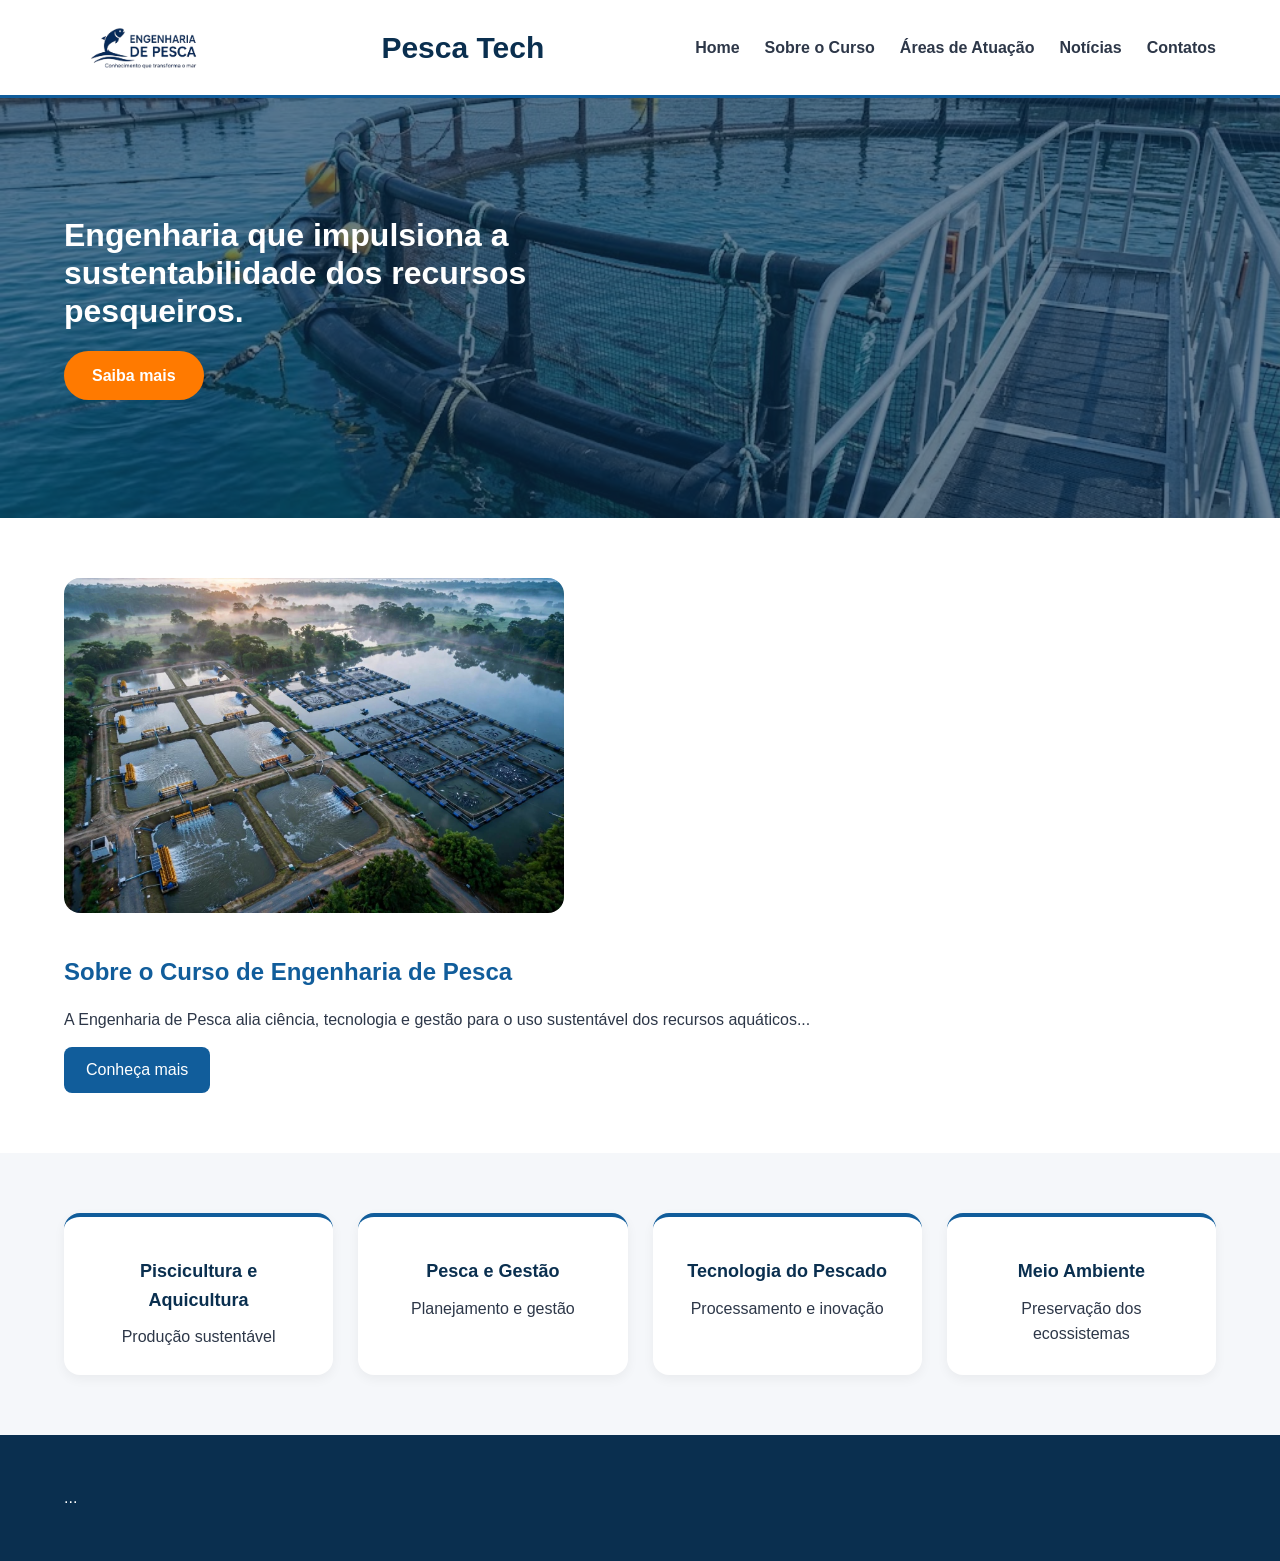
==== index.html @ 78d42004 "Primeiro Commit Site Pesca Tech" ====
<!DOCTYPE html>
<html lang="en">

<head>
  <meta charset="UTF-8">
  <meta name="viewport" content="width=device-width, initial-scale=1.0">
  <title>Pesca Tech</title>
  <link rel="icon" href="imagens/ICON-Fish.512.png">
  <link rel="stylesheet" href="estilos.css">
 
</head>

<body>
  <header>
    <img src="imagens/img.logo.png" alt="Pesca Tech - Engenharia de Pesca">
    <h1>Pesca Tech</h1>
    <nav>
      <a href="index.html">Home</a>
      <a href="Sobre.html">Sobre o Curso</a>
      <a href="Areas.html">Áreas de Atuação</a>
      <a href="Noticias.html">Notícias</a>
      <a href="Contato.html">Contatos</a>
    </nav>
  </header>

  <main>
    <section class="banner">
      <div>
        <h2>Engenharia que impulsiona a sustentabilidade dos recursos pesqueiros.</h2>
        <a href="Contato.html">Saiba mais</a>
      </div>
    </section>

    <section class="sobre">
      <img src="imagens/Image_TANGUES.jpeg" alt="Tanques de aquicultura">
      <div>
        <h2>Sobre o Curso de Engenharia de Pesca</h2>
        <p>A Engenharia de Pesca alia ciência, tecnologia e gestão para o uso sustentável dos recursos aquáticos...</p>
        <a href="Sobre.html">Conheça mais</a>
      </div>
    </section>

    <section class="areas">
      <div class="cards">
        <div class="card">
          <h3>Piscicultura e Aquicultura</h3>
          <p>Produção sustentável</p>
        </div>
        <div class="card">
          <h3>Pesca e Gestão</h3>
          <p>Planejamento e gestão</p> 
        </div>
    
        <div class="card">
          <h3>Tecnologia do Pescado</h3>
          <p>Processamento e inovação</p> 
        </div>
        <div class="card">
          <h3>Meio Ambiente</h3>
          <p>Preservação dos ecossistemas</p>
        </div>
      </div>
    </section>

  </main>

  <footer> ... </footer>
  <script src="script.js"></script>
</body>

</html>
---- estilos.css ----
:root{
  --azul: #115D9B;
  --azul-escuro: #0A2F4F;
  --laranja: #FF7A00;
  --cinza-bg: #F5F7FA;
  --texto: #2d3748;
}

* { margin:0; padding:0; box-sizing: border-box; font-family: 'Inter', Arial, sans-serif; }
body{ color:var(--texto); line-height:1.6; }

/* HEADER */
header{
  
  display:grid; grid-template-columns:auto 1fr auto; align-items:center;
  padding:20px 5%; background:white; border-bottom:3px solid var(--azul);
  gap:20px;
}
header img{ height:55px; }
header h1{ font-size:30px; color:var(--azul-escuro); text-align:center; margin:0; }
header nav{ display:flex; gap:25px; }
header nav a{ text-decoration:none; color:var(--texto); font-weight:600; }
header nav a:hover{ color:var(--laranja); }

/* BANNER */
.banner{
  background: url('imagens/Aquicultura_img.jpg') center/cover;
  height: 420px; display:flex; align-items:center; padding:0 5%;
  position:relative;
}
.banner::before{ content:''; position:absolute; inset:0; background:rgba(10,47,79,0.6); }
.banner div{ position:relative; color:white; max-width:500px; }
.banner h2{ font-size:32px; margin-bottom:20px; line-height:1.2; }
.banner a{ background:var(--laranja); color:white; padding:12px 28px; border-radius:30px; text-decoration:none; font-weight:bold; display:inline-block; }

/* SOBRE */
.sobre{ display:flex; gap:40px; padding:60px 5%; align-items:center; flex-wrap:wrap; }
.sobre img{ width:100%; max-width:500px; border-radius:16px; }
.sobre h2{ color:var(--azul); margin-bottom:15px; }
.sobre a{ background:var(--azul); color:white; padding:10px 22px; border-radius:8px; text-decoration:none; display:inline-block; margin-top:15px; }

/* ÁREAS - CARDS */
.areas{ background:var(--cinza-bg); padding:60px 5%; }
.cards{ display:grid; grid-template-columns: repeat(auto-fit, minmax(250px,1fr)); gap:25px; }
.area-texto{ flex:1; text-align:center; }
.img_aqui{ width: 45%; max-width: 450px; border-radius:15px ;}
.img_tec{ width: 400px; border-radius:15px;}
.img_pesca{ width: 400px; border-radius:15px;}
.img_ambiente{ width: 400px; border-radius:15px;}
.card{ background:white; padding:25px; border-radius:16px; text-align:center; box-shadow:0 4px 12px rgba(0,0,0,0.05); border-top:4px solid var(--azul); }
.card h3{ color:var(--azul-escuro); margin:15px 0 10px; font-size:18px; }
.card a{ margin-top:15px; display:inline-block; color:var(--azul); font-weight:600; text-decoration:none; border:1px solid var(--azul); padding:6px 16px; border-radius:20px; }
.card a:hover{ background:var(--azul); color:white; }

/* NOTÍCIAS */
.noticias{ padding:60px 5%; }
.noticias h2{ color:var(--azul); margin-bottom:30px; }
.news-grid{ display:grid; grid-template-columns: repeat(auto-fit, minmax(300px,1fr)); gap:25px; }
.news-item img{ width:100%; border-radius:12px; margin-bottom:10px; }

/* FOOTER */
footer{ background:var(--azul-escuro); color:white; padding:50px 5%; display:grid; grid-template-columns: repeat(auto-fit, minmax(200px,1fr)); gap:30px; }
footer a{ color:#cbd5e0; text-decoration:none; display:block; margin-top:6px; }
footer a:hover{ color:var(--laranja); }

/* MOBILE */
@media(max-width:768px){
  header{ flex-direction:column; text-align:center; }
  .banner h2{ font-size:24px; }
  .sobre{ flex-direction:column; }
}
/* PÁGINAS INTERNAS */
.page-header{ background:var(--azul-escuro); color:white; padding:60px 5%; text-align:center; }
.page-header h1{ font-size:36px; }
.page-content{ padding:60px 5%; max-width:1100px; margin:0 auto; }
.area-detalhe{ display:flex; gap:30px; margin-bottom:50px; background:white; padding:30px; border-radius:16px; box-shadow:0 4px 12px rgba(0,0,0,0.05); }
.area-detalhe i{ font-size:40px; color:var(--laranja); }
.form-contato{ display:grid; gap:15px; max-width:600px; }
.form-contato input, .form-contato textarea{ padding:12px; border:1px solid #ddd; border-radius:8px; width:100%; }
.form-contato button{ background:var(--laranja); color:white; border:none; padding:14px; border-radius:8px; font-weight:bold; cursor:pointer; }
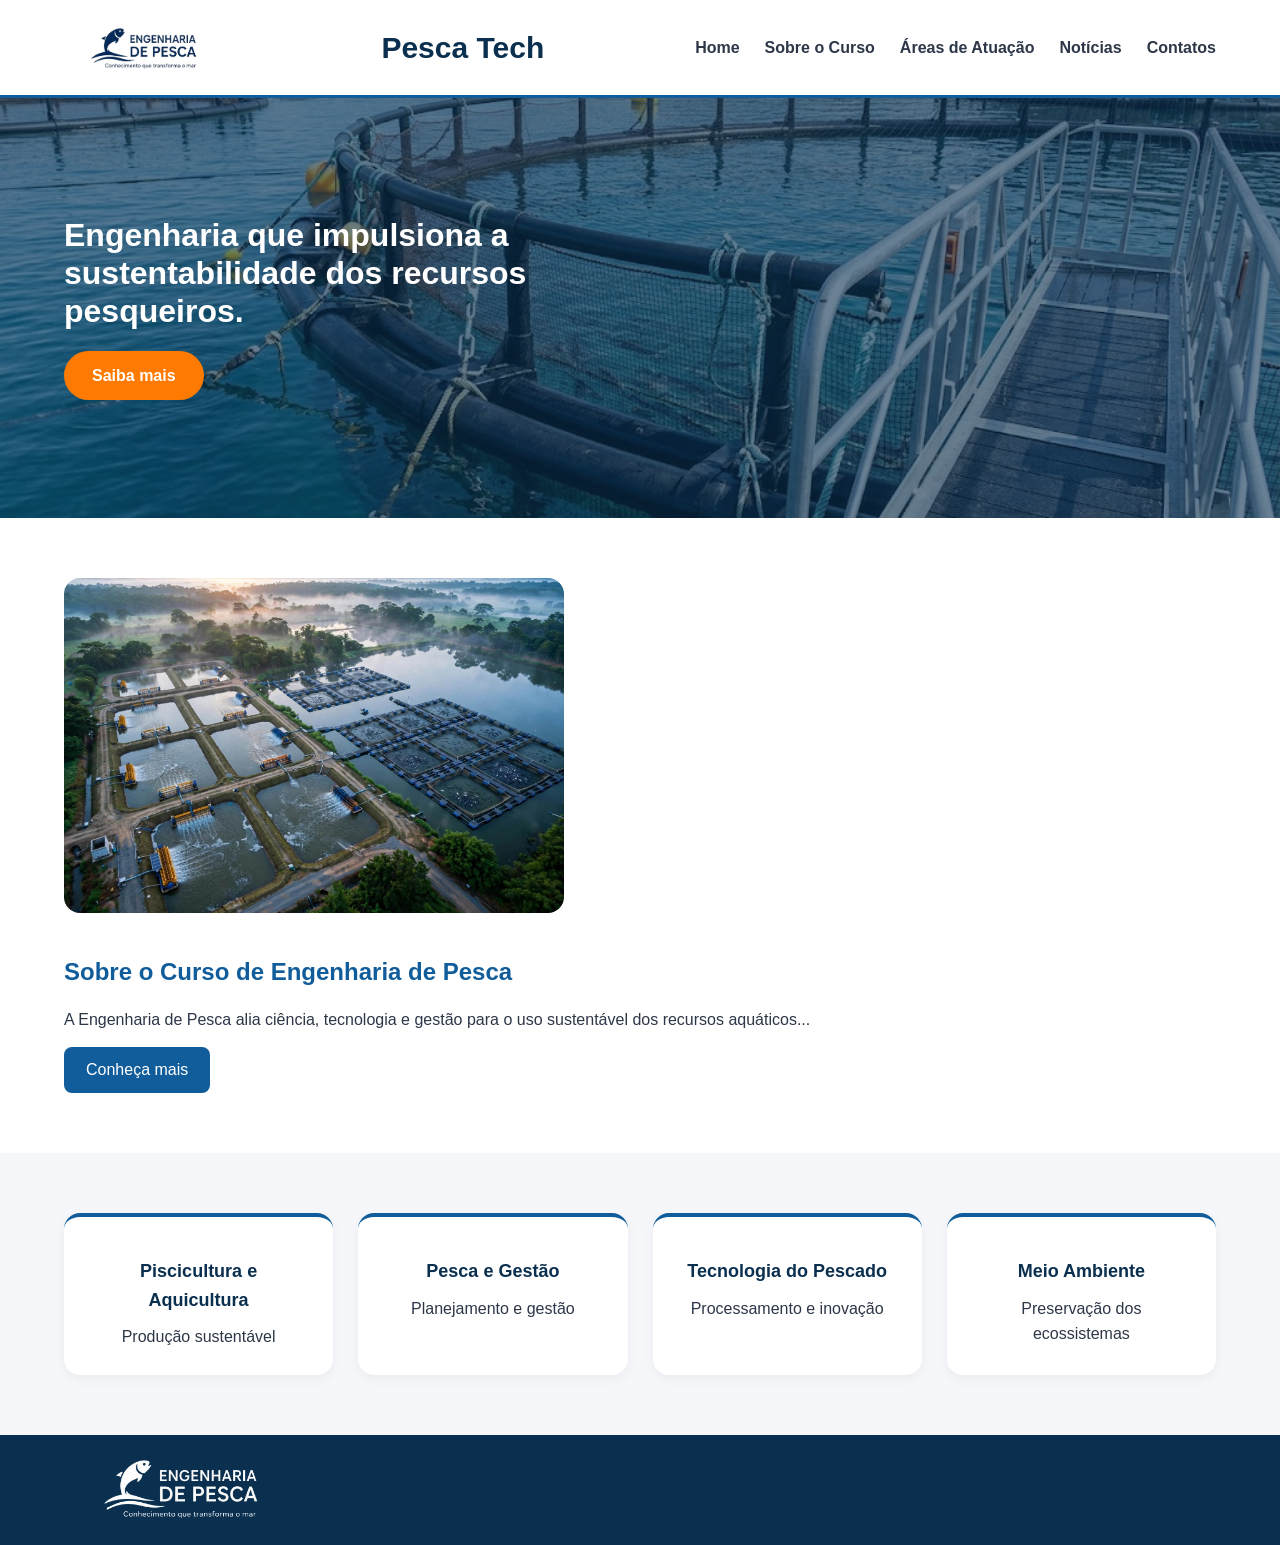
==== commit 007d87f2: "atualização de estilos para pagina inicial" ====
--- a/index.html
+++ b/index.html
@@ -7,19 +7,19 @@
   <title>Pesca Tech</title>
   <link rel="icon" href="imagens/ICON-Fish.512.png">
   <link rel="stylesheet" href="estilos.css">
- 
+
 </head>
 
 <body>
   <header>
-    <img src="imagens/img.logo.png" alt="Pesca Tech - Engenharia de Pesca">
+    <img src="imagens/img.logo.png" style="max-height: 80px !important; width: auto;" alt=" Pesca Tech - Engenharia de Pesca">
     <h1>Pesca Tech</h1>
     <nav>
       <a href="index.html">Home</a>
-      <a href="Sobre.html">Sobre o Curso</a>
-      <a href="Areas.html">Áreas de Atuação</a>
-      <a href="Noticias.html">Notícias</a>
-      <a href="Contato.html">Contatos</a>
+      <a href="sobre.html">Sobre o Curso</a>
+      <a href="areas.html">Áreas de Atuação</a>
+      <a href="noticias.html">Notícias</a>
+      <a href="contato.html">Contatos</a>
     </nav>
   </header>
 
@@ -48,12 +48,12 @@
         </div>
         <div class="card">
           <h3>Pesca e Gestão</h3>
-          <p>Planejamento e gestão</p> 
+          <p>Planejamento e gestão</p>
         </div>
-    
+
         <div class="card">
           <h3>Tecnologia do Pescado</h3>
-          <p>Processamento e inovação</p> 
+          <p>Processamento e inovação</p>
         </div>
         <div class="card">
           <h3>Meio Ambiente</h3>
@@ -64,7 +64,9 @@
 
   </main>
 
-  <footer> ... </footer>
+  <footer style="padding: 15px 5%; text-align: center;">
+    <img src="imagens/rodape.png" alt="rodapé" style="max-height: 80px; width: auto;">
+  </footer>
   <script src="script.js"></script>
 </body>
 
--- a/estilos.css
+++ b/estilos.css
@@ -43,10 +43,10 @@
 .areas{ background:var(--cinza-bg); padding:60px 5%; }
 .cards{ display:grid; grid-template-columns: repeat(auto-fit, minmax(250px,1fr)); gap:25px; }
 .area-texto{ flex:1; text-align:center; }
-.img_aqui{ width: 45%; max-width: 450px; border-radius:15px ;}
-.img_tec{ width: 400px; border-radius:15px;}
-.img_pesca{ width: 400px; border-radius:15px;}
-.img_ambiente{ width: 400px; border-radius:15px;}
+.img_aqui{ width: 45%; border-radius:15px;}
+.img_tec{ width: 45%; border-radius:15px;}
+.img_pesca{ width: 45%; border-radius:15px;}
+.img_ambiente{ width: 45%; border-radius:15px;}
 .card{ background:white; padding:25px; border-radius:16px; text-align:center; box-shadow:0 4px 12px rgba(0,0,0,0.05); border-top:4px solid var(--azul); }
 .card h3{ color:var(--azul-escuro); margin:15px 0 10px; font-size:18px; }
 .card a{ margin-top:15px; display:inline-block; color:var(--azul); font-weight:600; text-decoration:none; border:1px solid var(--azul); padding:6px 16px; border-radius:20px; }
@@ -59,7 +59,7 @@
 .news-item img{ width:100%; border-radius:12px; margin-bottom:10px; }
 
 /* FOOTER */
-footer{ background:var(--azul-escuro); color:white; padding:50px 5%; display:grid; grid-template-columns: repeat(auto-fit, minmax(200px,1fr)); gap:30px; }
+footer{ background:var(--azul-escuro); color:white; padding:30px 5%; display:grid; grid-template-columns: repeat(auto-fit, minmax(200px,1fr)); gap:15px; }
 footer a{ color:#cbd5e0; text-decoration:none; display:block; margin-top:6px; }
 footer a:hover{ color:var(--laranja); }
 
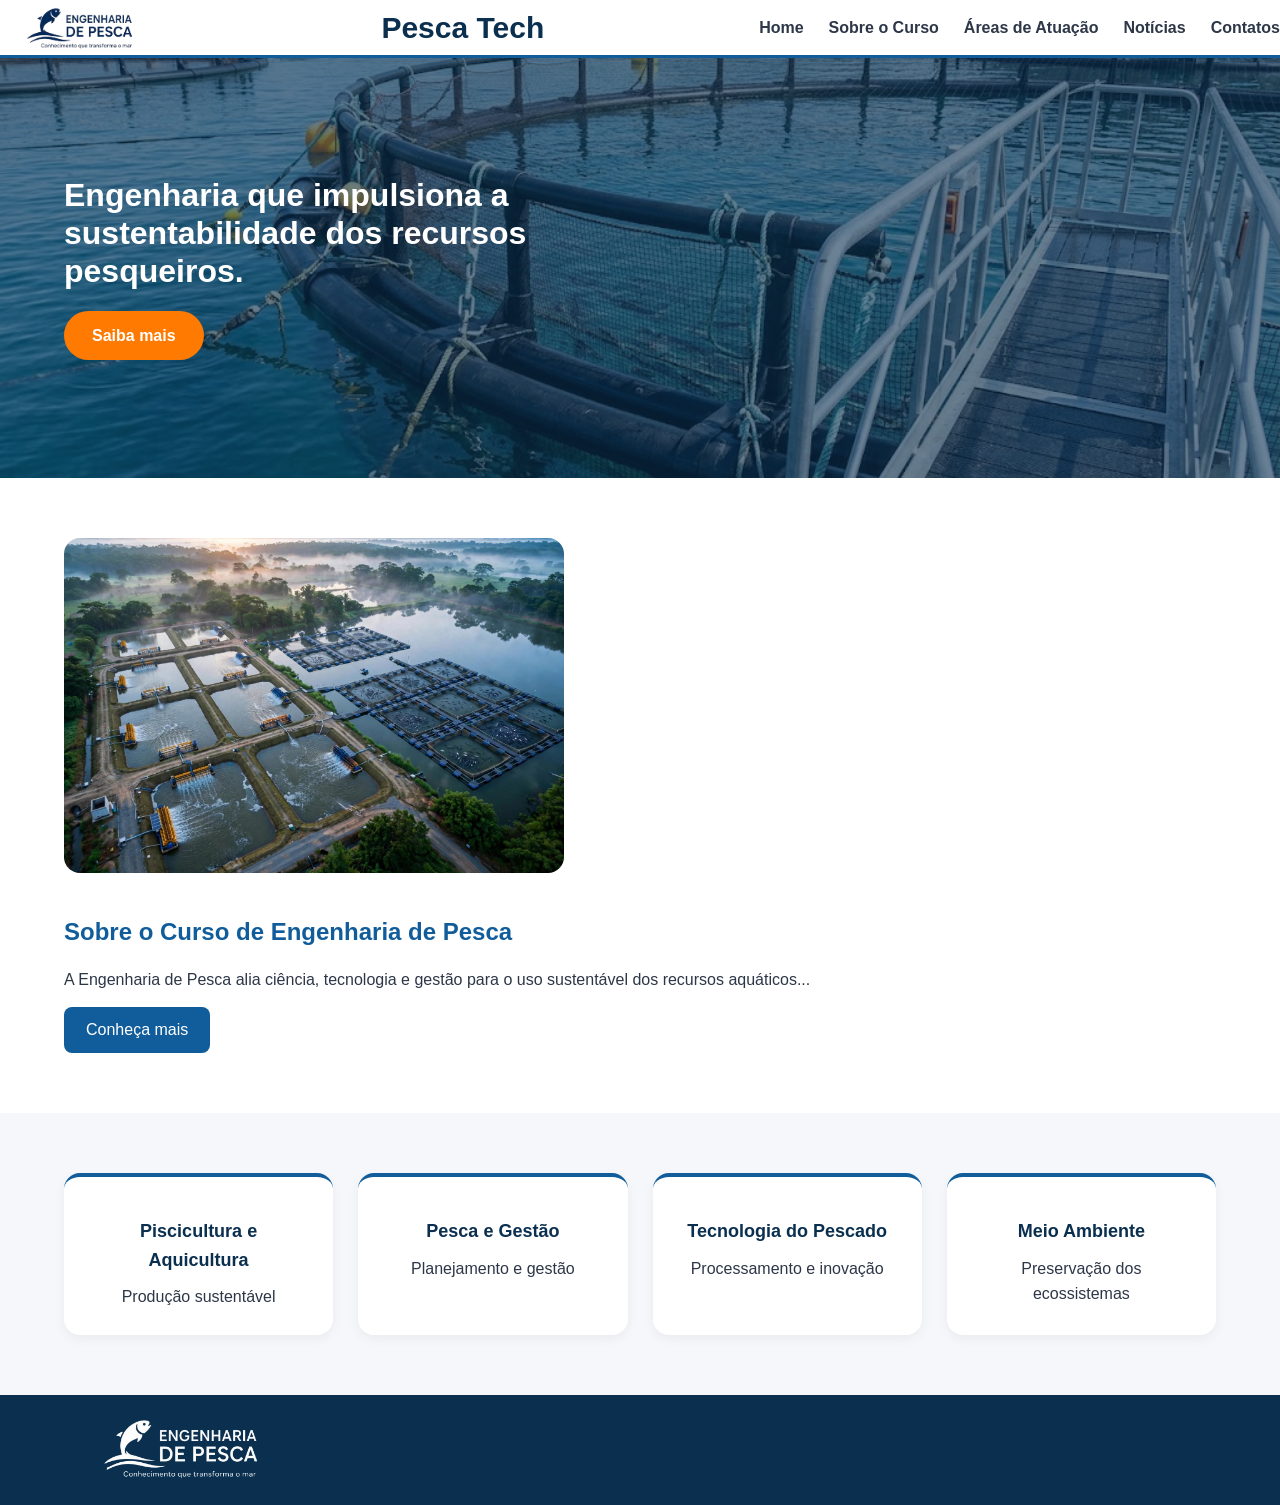
==== commit f1eabaa3: "correções" ====
--- a/index.html
+++ b/index.html
@@ -12,7 +12,11 @@
 
 <body>
   <header>
-    <img src="imagens/img.logo.png" style="max-height: 80px !important; width: auto;" alt=" Pesca Tech - Engenharia de Pesca">
+    <img src="imagens/img.logo.png" style="max-height: 80px !important; width: auto;"
+      alt=" Pesca Tech - Engenharia de Pesca">
+    <button class="menu-toggle" onclick="document.querySelector('.nav-links').classList.toggle('active')">
+      ☰
+    </button>
     <h1>Pesca Tech</h1>
     <nav>
       <a href="index.html">Home</a>
@@ -67,6 +71,7 @@
   <footer style="padding: 15px 5%; text-align: center;">
     <img src="imagens/rodape.png" alt="rodapé" style="max-height: 80px; width: auto;">
   </footer>
+
   <script src="script.js"></script>
 </body>
 
--- a/estilos.css
+++ b/estilos.css
@@ -12,15 +12,31 @@
 /* HEADER */
 header{
   
-  display:grid; grid-template-columns:auto 1fr auto; align-items:center;
-  padding:20px 5%; background:white; border-bottom:3px solid var(--azul);
-  gap:20px;
+  display:flex;
+  justify-content: space-between;
+  align-items:center;
+  flex-wrap:wrap;
+  background:white;
+  border-bottom:3px solid var(--azul);
+
 }
 header img{ height:55px; }
 header h1{ font-size:30px; color:var(--azul-escuro); text-align:center; margin:0; }
 header nav{ display:flex; gap:25px; }
 header nav a{ text-decoration:none; color:var(--texto); font-weight:600; }
 header nav a:hover{ color:var(--laranja); }
+
+/*Esconder o hambúrger no desktop*/
+.menu-toggle{ 
+  display:none; 
+  font-size:28px;
+  background:none;
+  border:none;
+  color:white;
+  cursor:pointer;
+
+}
+
 
 /* BANNER */
 .banner{
@@ -65,9 +81,18 @@
 
 /* MOBILE */
 @media(max-width:768px){
-  header{ flex-direction:column; text-align:center; }
-  .banner h2{ font-size:24px; }
-  .sobre{ flex-direction:column; }
+   .nav-links {
+    display: none;
+    flex-direction: column;
+    width: 100%;
+    background: #0a0a0a;
+  }
+  .nav-links.active {
+    display: flex;
+  }
+  .menu-toggle {
+    display: block;
+  }
 }
 /* PÁGINAS INTERNAS */
 .page-header{ background:var(--azul-escuro); color:white; padding:60px 5%; text-align:center; }
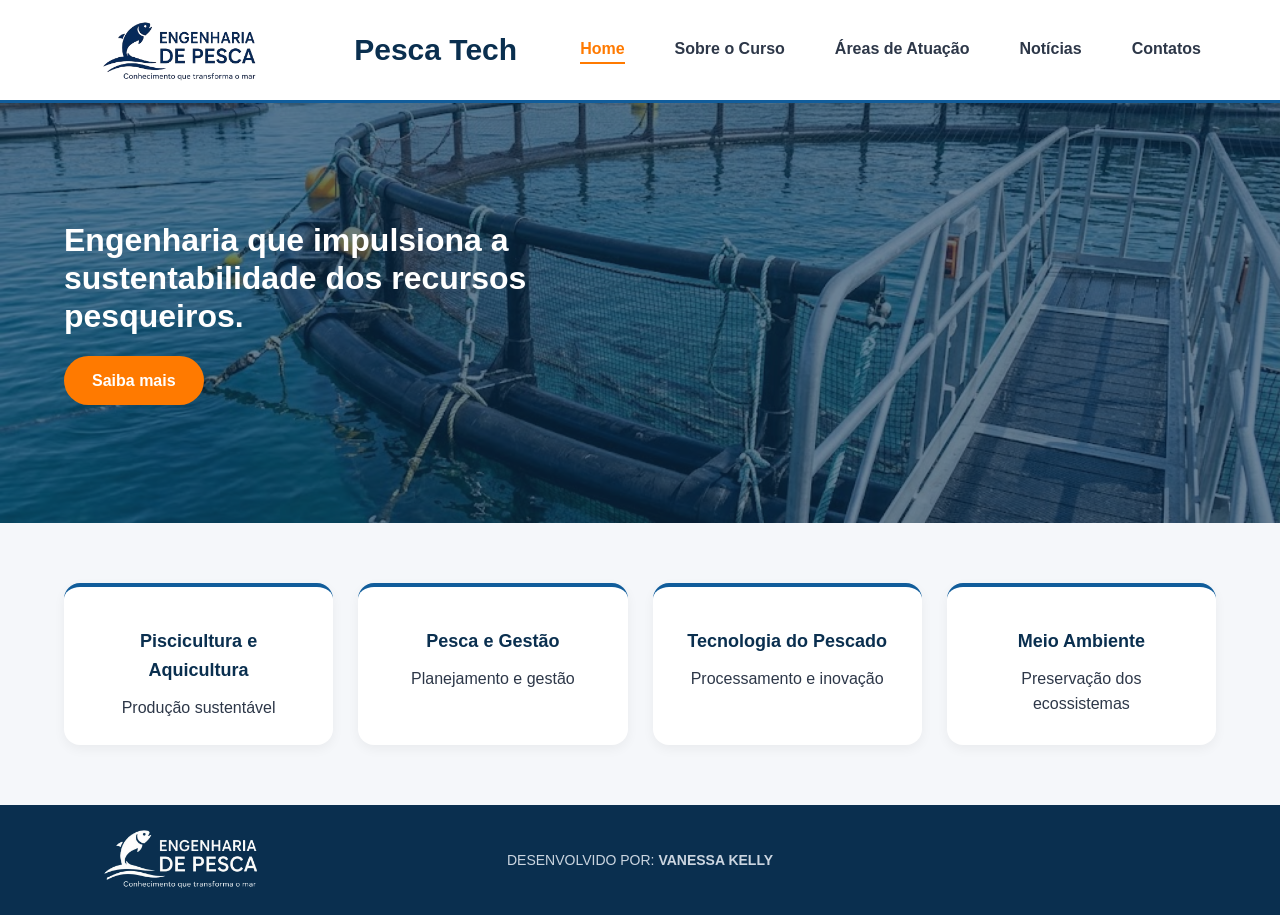
==== commit 20163fc5: "Correções no site" ====
--- a/index.html
+++ b/index.html
@@ -1,55 +1,37 @@
 <!DOCTYPE html>
-<html lang="en">
+<html lang="pt-BR">
 
 <head>
   <meta charset="UTF-8">
   <meta name="viewport" content="width=device-width, initial-scale=1.0">
-  <title>Pesca Tech</title>
+  <title>Pesca Tech - Home</title>
   <link rel="icon" href="imagens/ICON-Fish.512.png">
-  <link rel="stylesheet" href="estilos.css">
+  <link rel="stylesheet" href="css/estilos_site.css">
 
+  <!-- Carrega os componentes antes do body carregar -->
+  <script src="js/componentes.js"></script>
 </head>
 
 <body>
-  <header>
-    <img src="imagens/img.logo.png" style="max-height: 80px !important; width: auto;"
-      alt=" Pesca Tech - Engenharia de Pesca">
-    <button class="menu-toggle" onclick="document.querySelector('.nav-links').classList.toggle('active')">
-      ☰
-    </button>
-    <h1>Pesca Tech</h1>
-    <nav>
-      <a href="index.html">Home</a>
-      <a href="sobre.html">Sobre o Curso</a>
-      <a href="areas.html">Áreas de Atuação</a>
-      <a href="noticias.html">Notícias</a>
-      <a href="contato.html">Contatos</a>
-    </nav>
-  </header>
+
+  <meu-header></meu-header>
 
   <main>
     <section class="banner">
       <div>
         <h2>Engenharia que impulsiona a sustentabilidade dos recursos pesqueiros.</h2>
-        <a href="Contato.html">Saiba mais</a>
-      </div>
-    </section>
-
-    <section class="sobre">
-      <img src="imagens/Image_TANGUES.jpeg" alt="Tanques de aquicultura">
-      <div>
-        <h2>Sobre o Curso de Engenharia de Pesca</h2>
-        <p>A Engenharia de Pesca alia ciência, tecnologia e gestão para o uso sustentável dos recursos aquáticos...</p>
-        <a href="Sobre.html">Conheça mais</a>
+        <a href="paginas/contato.html">Saiba mais</a>
       </div>
     </section>
 
     <section class="areas">
       <div class="cards">
+
         <div class="card">
           <h3>Piscicultura e Aquicultura</h3>
           <p>Produção sustentável</p>
         </div>
+
         <div class="card">
           <h3>Pesca e Gestão</h3>
           <p>Planejamento e gestão</p>
@@ -59,6 +41,7 @@
           <h3>Tecnologia do Pescado</h3>
           <p>Processamento e inovação</p>
         </div>
+
         <div class="card">
           <h3>Meio Ambiente</h3>
           <p>Preservação dos ecossistemas</p>
@@ -68,11 +51,9 @@
 
   </main>
 
-  <footer style="padding: 15px 5%; text-align: center;">
-    <img src="imagens/rodape.png" alt="rodapé" style="max-height: 80px; width: auto;">
-  </footer>
+  <meu-footer></meu-footer>
 
-  <script src="script.js"></script>
+  <script src="js/script.js"></script>
 </body>
 
 </html>
--- a/css/estilos_site.css
+++ b/css/estilos_site.css
@@ -0,0 +1,367 @@
+:root {
+  --azul: #115D9B;
+  --azul-escuro: #0A2F4F;
+  --laranja: #FF7A00;
+  --cinza-bg: #F5F7FA;
+  --texto: #2d3748;
+}
+
+* {
+  margin: 0;
+  padding: 0;
+  box-sizing: border-box;
+  font-family: 'Inter', Arial, sans-serif;
+}
+
+body {
+  color: var(--texto);
+  line-height: 1.6;
+}
+
+/* HEADER */
+header {
+  display: flex;
+  justify-content: space-between;
+  align-items: center;
+  flex-wrap: wrap;
+  /* Permite que itens desçam de linha se faltar espaço */
+  padding: 10px 5%;
+  /* Espaçamento relativo à largura da tela */
+  gap: 15px;
+  /* Distância segura entre logo, título e menu */
+  background: white;
+  border-bottom: 3px solid var(--azul);
+}
+
+header img {
+  max-height: 80px;
+  width: auto;
+  /* Mantém a proporção real sem distorcer */
+  max-width: 100%;
+  /* Nunca transborda a largura do pai */
+}
+
+header h1 {
+  font-size: 30px;
+  color: var(--azul-escuro);
+  text-align: center;
+  margin: 0;
+}
+
+header nav {
+  display: flex;
+  gap: 20px;
+}
+
+header nav a {
+  text-decoration: none;
+  color: var(--texto);
+  font-weight: 600;
+  margin-left: 15px;
+  margin-right: 15px;
+}
+
+header nav a:hover {
+  color: var(--laranja);
+}
+
+/*Esconder o hambúrger no desktop*/
+.menu-toggle {
+  display: none;
+  font-size: 28px;
+  background: none;
+  border: none;
+  color: white;
+  cursor: pointer;
+
+}
+
+/* BANNER */
+.banner {
+  background: url('../imagens/Aquicultura_img.jpg') center/cover;
+  height: 420px;
+  display: flex;
+  align-items: center;
+  padding: 0 5%;
+  position: relative;
+}
+
+.banner::before {
+  content: '';
+  position: absolute;
+  inset: 0;
+  background: rgba(10, 47, 79, 0.6);
+}
+
+.banner div {
+  position: relative;
+  color: white;
+  max-width: 500px;
+}
+
+.banner h2 {
+  font-size: 32px;
+  margin-bottom: 20px;
+  line-height: 1.2;
+}
+
+.banner a {
+  background: var(--laranja);
+  color: white;
+  padding: 12px 28px;
+  border-radius: 30px;
+  text-decoration: none;
+  font-weight: bold;
+  display: inline-block;
+}
+
+/* SOBRE */
+.sobre {
+  display: flex;
+  gap: 40px;
+  padding: 60px 5%;
+  align-items: center;
+  flex-wrap: wrap;
+}
+
+.sobre img {
+  width: 100%;
+  max-width: 500px;
+  border-radius: 16px;
+}
+
+.sobre h2 {
+  color: var(--azul);
+  margin-bottom: 15px;
+}
+
+.sobre a {
+  background: var(--azul);
+  color: white;
+  padding: 10px 22px;
+  border-radius: 8px;
+  text-decoration: none;
+  display: inline-block;
+  margin-top: 15px;
+}
+
+/* ÁREAS - CARDS */
+.areas {
+  background: var(--cinza-bg);
+  padding: 60px 5%;
+}
+
+.cards {
+  display: grid;
+  grid-template-columns: repeat(auto-fit, minmax(250px, 1fr));
+  gap: 25px;
+}
+
+.area-texto {
+  flex: 1;
+  text-align: center;
+}
+
+.area-texto i {
+  font-size: 36px;
+  color: var(--laranja);
+  display: inline-block;
+  margin-bottom: 12px;
+}
+
+.img_aqui {
+  width: 45%;
+  border-radius: 15px;
+}
+
+.img_tec {
+  width: 45%;
+  border-radius: 15px;
+}
+
+.img_pesca {
+  width: 45%;
+  border-radius: 15px;
+}
+
+.img_ambiente {
+  width: 45%;
+  border-radius: 15px;
+}
+
+.card {
+  background: white;
+  padding: 25px;
+  border-radius: 16px;
+  text-align: center;
+  box-shadow: 0 4px 12px rgba(0, 0, 0, 0.05);
+  border-top: 4px solid var(--azul);
+}
+
+.card h3 {
+  color: var(--azul-escuro);
+  margin: 15px 0 10px;
+  font-size: 18px;
+}
+
+.card a {
+  margin-top: 15px;
+  display: inline-block;
+  color: var(--azul);
+  font-weight: 600;
+  text-decoration: none;
+  border: 1px solid var(--azul);
+  padding: 6px 16px;
+  border-radius: 20px;
+}
+
+.card a:hover {
+  background: var(--azul);
+  color: white;
+}
+
+/* NOTÍCIAS */
+.noticias {
+  padding: 60px 5%;
+}
+
+.noticias h2 {
+  color: var(--azul);
+  margin-bottom: 30px;
+}
+
+.news-grid {
+  display: grid;
+  grid-template-columns: repeat(auto-fit, minmax(300px, 1fr));
+  gap: 25px;
+}
+
+.news-item img {
+  width: 100%;
+  border-radius: 12px;
+  margin-bottom: 10px;
+}
+
+/* FOOTER */
+footer {
+  display: flex;
+  justify-content: space-between;
+  align-items: center;
+  flex-wrap: wrap;
+  padding: 15px 5%;
+  background: var(--azul-escuro);
+  color: white;
+  gap: 15px;
+}
+
+/* Imagem do rodapé */
+footer img {
+  max-height: 80px;
+  width: auto;
+  max-width: 100%;
+  object-fit: contain;
+}
+
+footer a {
+  color: #cbd5e0;
+  text-decoration: none;
+  display: block;
+  margin-top: 6px;
+}
+
+footer a:hover {
+  color: var(--laranja);
+}
+
+/* Texto de créditos */
+footer p {
+  margin: 0;
+  font-size: clamp(0.75rem, 2vw, 0.9rem);
+  /* Escala suavemente */
+}
+
+/* MOBILE- FORÇA O MENU A NÃO CORTAR NO CELULAR */
+@media (max-width: 768px) {
+  .menu-toggle {
+    display: block !important;
+    /* Mostra o botão hambúrguer */
+    font-size: 26px;
+    background: none;
+    border: none;
+    color: var(--azul-escuro);
+    cursor: pointer;
+  }
+
+  header nav {
+    display: none !important;
+    /* Fica oculto (hide) por padrão */
+    flex-direction: column;
+    width: 100%;
+    background: white;
+    padding: 15px 0;
+    gap: 12px;
+  }
+
+  header nav.ativo {
+    display: flex !important;
+    /* Exibe o menu ao clicar */
+  }
+}
+
+
+/* PÁGINAS INTERNAS */
+.page-header {
+  background: var(--azul-escuro);
+  color: white;
+  padding: 60px 5%;
+  text-align: center;
+}
+
+.page-header h1 {
+  font-size: 36px;
+}
+
+.page-content {
+  padding: 60px 5%;
+  max-width: 1100px;
+  margin: 0 auto;
+}
+
+.area-detalhe {
+  display: flex;
+  gap: 30px;
+  margin-bottom: 50px;
+  background: white;
+  padding: 30px;
+  border-radius: 16px;
+  box-shadow: 0 4px 12px rgba(0, 0, 0, 0.05);
+}
+
+.area-detalhe i {
+  font-size: 40px;
+  color: var(--laranja);
+}
+
+.form-contato {
+  display: grid;
+  gap: 15px;
+  max-width: 600px;
+}
+
+.form-contato input,
+.form-contato textarea {
+  padding: 12px;
+  border: 1px solid #ddd;
+  border-radius: 8px;
+  width: 100%;
+}
+
+.form-contato button {
+  background: var(--laranja);
+  color: white;
+  border: none;
+  padding: 14px;
+  border-radius: 8px;
+  font-weight: bold;
+  cursor: pointer;
+}
